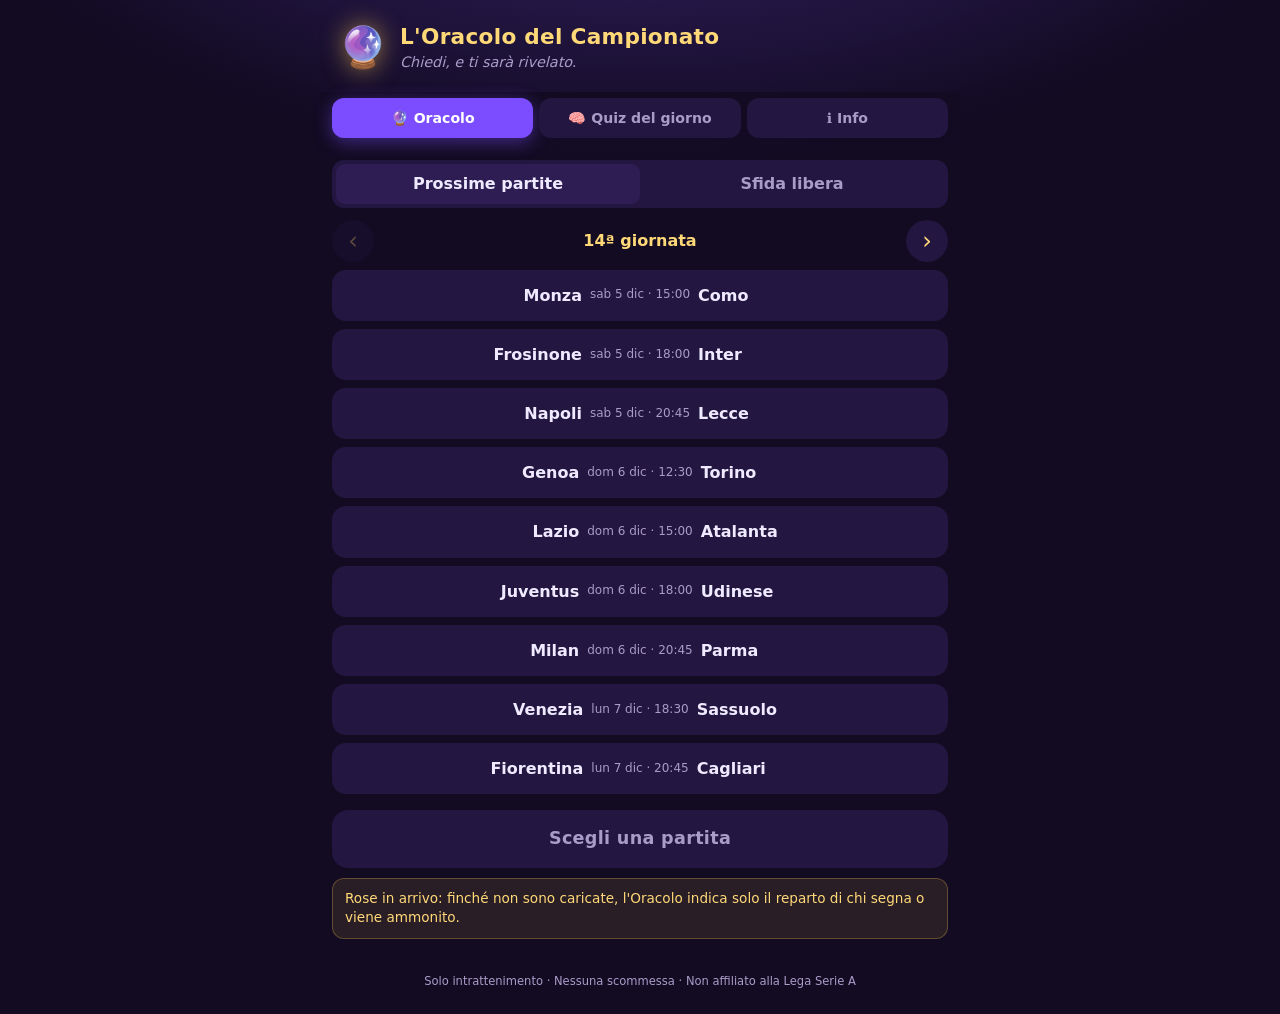
==== index.html @ 5887f4ff "Prima versione dell'Oracolo del Campionato Co-Authored-By: Claude Opus 5.5 <noreply@anthropic.com> C" ====
<!DOCTYPE html>
<html lang="it">
<head>
<meta charset="utf-8">
<meta name="viewport" content="width=device-width, initial-scale=1, viewport-fit=cover">
<title>L'Oracolo del Campionato</title>
<meta name="description" content="Clicca, e l'Oracolo ti rivela risultato, marcatori e ammonizioni della prossima giornata. Più il quiz del giorno per veri intenditori.">
<meta name="theme-color" content="#1a1030">
<meta property="og:title" content="L'Oracolo del Campionato">
<meta property="og:description" content="Risultati, marcatori e cartellini svelati dall'Oracolo. E tu, quante ne sai? Quiz del giorno.">
<meta property="og:image" content="icons/icon-512.png">
<link rel="manifest" href="manifest.webmanifest">
<link rel="icon" href="icons/icon-192.png">
<link rel="apple-touch-icon" href="icons/icon-192.png">
<link rel="stylesheet" href="style.css">
</head>
<body>
<header class="testata">
  <div class="logo">🔮</div>
  <div>
    <h1>L'Oracolo del Campionato</h1>
    <p class="sottotitolo">Chiedi, e ti sarà rivelato.</p>
  </div>
</header>

<nav class="schede" role="tablist">
  <button class="scheda attiva" data-vai="oracolo" role="tab">🔮 Oracolo</button>
  <button class="scheda" data-vai="quiz" role="tab">🧠 Quiz del giorno</button>
  <button class="scheda" data-vai="info" role="tab">ℹ️ Info</button>
</nav>

<main>
  <!-- ================= ORACOLO ================= -->
  <section id="vista-oracolo" class="vista attiva">
    <div class="interruttore">
      <button class="int attivo" data-modo="giornata">Prossime partite</button>
      <button class="int" data-modo="libera">Sfida libera</button>
    </div>

    <div id="pannello-giornata">
      <div class="riga-giornata">
        <button id="g-prec" class="freccia" aria-label="Giornata precedente">‹</button>
        <div id="g-titolo" class="g-titolo">Giornata</div>
        <button id="g-succ" class="freccia" aria-label="Giornata successiva">›</button>
      </div>
      <div id="lista-partite" class="lista-partite"></div>
    </div>

    <div id="pannello-libera" hidden>
      <div class="sfida">
        <label>Casa<select id="sel-casa"></select></label>
        <span class="vs">VS</span>
        <label>Trasferta<select id="sel-trasf"></select></label>
      </div>
    </div>

    <button id="interroga" class="bottone-grande" disabled>Scegli una partita</button>

    <div id="responso" class="responso" hidden></div>
    <div id="avviso-rose" class="avviso" hidden></div>
  </section>

  <!-- ================= QUIZ ================= -->
  <section id="vista-quiz" class="vista">
    <div id="quiz-home"></div>
    <div id="quiz-gioco" hidden></div>
  </section>

  <!-- ================= INFO ================= -->
  <section id="vista-info" class="vista">
    <div class="carta">
      <h2>Come funziona</h2>
      <p><b>L'Oracolo</b> non tira a caso. Per ogni partita conosce i gol attesi di entrambe le squadre, calcolati da un modello statistico su gol fatti, subiti e forma. A ogni clic pesca un risultato da quella distribuzione: la favorita vince più spesso, ma le sorprese possono uscire. Proprio come nel calcio vero.</p>
      <p>Marcatori e ammonizioni escono dalla rosa vera: gli attaccanti segnano più spesso, difensori e mediani prendono più gialli.</p>
      <p><b>Il Quiz del giorno</b> ha 5 domande uguali per tutti, dalla facile alla "da veri malati", con 15 secondi l'una. Si gioca una volta al giorno: confronta il punteggio con la tua lega condividendo il risultato.</p>
      <p><b>Modalità Leggenda</b>: 10 domande solo per esperti. Si sblocca dopo 3 quiz del giorno.</p>
      <h2>Installa l'app</h2>
      <p>Su Android apri il menu ⋮ di Chrome e tocca <i>Aggiungi a schermata Home</i>. Su iPhone tocca Condividi in Safari e poi <i>Aggiungi alla schermata Home</i>.</p>
      <h2>Avvertenze</h2>
      <p class="piccolo">Sito amatoriale e gratuito, non affiliato né collegato alla Lega Serie A, alla FIGC o ai club. Le previsioni sono generate per puro intrattenimento e non sono consigli di scommessa. I nomi di squadre e calciatori sono usati solo a scopo informativo.</p>
      <p class="piccolo">Dati: partite e gol attesi dal Simulatore Calcio Pro (football-data.org). Rose da Wikipedia (licenza CC BY-SA) o football-data.org. <span id="info-agg"></span></p>
    </div>
  </section>

  <div id="spazio-pubblicita" class="spazio-pubblicita" hidden></div>
</main>

<footer class="piede">Solo intrattenimento · Nessuna scommessa · Non affiliato alla Lega Serie A</footer>

<div id="toast" class="toast" hidden></div>

<script src="config.js"></script>
<script src="domande.js"></script>
<script src="app.js"></script>
</body>
</html>
---- style.css ----
:root{
  --fondo:#120b22; --fondo2:#1a1030; --carta:#231640; --carta2:#2d1d52;
  --viola:#7c4dff; --viola2:#a98bff; --oro:#f0be50; --oro2:#ffd978;
  --testo:#efeaff; --tenue:#a99cc9; --verde:#2fbf71; --rosso:#ef4d5a; --giallo:#ffd23f;
  --raggio:16px;
}
*{box-sizing:border-box}
html,body{margin:0}
body{
  font-family:system-ui,-apple-system,"Segoe UI",Roboto,sans-serif;
  background:radial-gradient(1200px 600px at 50% -200px,#3a2470 0%,var(--fondo) 60%) fixed,var(--fondo);
  color:var(--testo); min-height:100vh; line-height:1.45;
  padding-bottom:env(safe-area-inset-bottom);
}
button{font:inherit;cursor:pointer}
.testata{display:flex;gap:12px;align-items:center;padding:18px 18px 8px;max-width:640px;margin:0 auto}
.logo{font-size:40px;filter:drop-shadow(0 0 12px rgba(240,190,80,.6))}
h1{font-size:1.35rem;margin:0;color:var(--oro2);letter-spacing:.3px}
.sottotitolo{margin:0;color:var(--tenue);font-size:.9rem;font-style:italic}
.schede{display:flex;gap:6px;max-width:640px;margin:8px auto 0;padding:0 12px;position:sticky;top:0;z-index:5;
  background:linear-gradient(var(--fondo) 70%,transparent);padding-top:6px;padding-bottom:6px}
.scheda{flex:1;border:0;border-radius:12px;padding:10px 6px;background:var(--carta);color:var(--tenue);font-weight:600;font-size:.88rem}
.scheda.attiva{background:var(--viola);color:#fff;box-shadow:0 4px 18px rgba(124,77,255,.45)}
main{max-width:640px;margin:0 auto;padding:8px 12px 24px}
.vista{display:none}.vista.attiva{display:block;animation:entra .25s ease}
@keyframes entra{from{opacity:0;transform:translateY(6px)}to{opacity:1;transform:none}}
.carta{background:var(--carta);border-radius:var(--raggio);padding:16px;margin:12px 0;border:1px solid rgba(169,139,255,.15)}
.carta h2{margin:.2em 0 .4em;font-size:1.05rem;color:var(--oro2)}
.piccolo{font-size:.8rem;color:var(--tenue)}
.interruttore{display:flex;background:var(--carta);border-radius:12px;padding:4px;margin:8px 0 12px}
.int{flex:1;border:0;background:transparent;color:var(--tenue);padding:8px;border-radius:9px;font-weight:600}
.int.attivo{background:var(--carta2);color:var(--testo)}
.riga-giornata{display:flex;align-items:center;justify-content:space-between;margin-bottom:8px}
.freccia{width:42px;height:42px;border-radius:50%;border:0;background:var(--carta);color:var(--oro2);font-size:1.5rem;line-height:1}
.freccia:disabled{opacity:.3}
.g-titolo{font-weight:700;color:var(--oro2)}
.lista-partite{display:grid;gap:8px}
.partita{display:grid;grid-template-columns:1fr auto 1fr;align-items:center;gap:8px;background:var(--carta);border:2px solid transparent;
  border-radius:14px;padding:12px;color:var(--testo);text-align:center;width:100%}
.partita .sq{font-weight:700}
.partita .sq.c{text-align:right}.partita .sq.t{text-align:left}
.partita .quando{font-size:.75rem;color:var(--tenue);white-space:nowrap}
.partita.scelta{border-color:var(--oro);background:var(--carta2);box-shadow:0 0 0 4px rgba(240,190,80,.12)}
.sfida{display:grid;grid-template-columns:1fr auto 1fr;gap:10px;align-items:end;background:var(--carta);border-radius:14px;padding:14px}
.sfida label{display:flex;flex-direction:column;font-size:.8rem;color:var(--tenue);gap:4px}
.sfida select{font:inherit;padding:10px;border-radius:10px;background:var(--fondo2);color:var(--testo);border:1px solid var(--carta2)}
.vs{color:var(--oro);font-weight:800;padding-bottom:10px}
.bottone-grande{display:block;width:100%;margin:16px 0 8px;padding:16px;border:0;border-radius:16px;font-size:1.1rem;font-weight:800;
  color:#1a1030;background:linear-gradient(135deg,var(--oro2),var(--oro));box-shadow:0 6px 24px rgba(240,190,80,.35);letter-spacing:.3px}
.bottone-grande:disabled{background:var(--carta);color:var(--tenue);box-shadow:none}
.bottone-grande:not(:disabled):active{transform:scale(.98)}
.bottone{border:0;border-radius:12px;padding:12px 16px;font-weight:700;background:var(--carta2);color:var(--testo)}
.bottone.oro{background:var(--oro);color:#1a1030}
.bottone.verde{background:#25d366;color:#08311a}
.fila{display:flex;gap:8px;flex-wrap:wrap}.fila>*{flex:1}
.responso{background:linear-gradient(180deg,var(--carta2),var(--carta));border-radius:20px;padding:18px;margin-top:8px;border:1px solid rgba(240,190,80,.25)}
.sfera{width:120px;height:120px;margin:10px auto;border-radius:50%;
  background:radial-gradient(circle at 35% 30%,#e9dcff 0%,#a98bff 18%,#5b2fd6 55%,#24104f 100%);
  box-shadow:0 0 40px rgba(169,139,255,.6),inset 0 -12px 30px rgba(0,0,0,.4);animation:pulsa 1.1s ease-in-out infinite}
@keyframes pulsa{0%,100%{transform:scale(1);filter:hue-rotate(0)}50%{transform:scale(1.06);filter:hue-rotate(40deg)}}
.attesa{text-align:center;color:var(--tenue);font-style:italic}
.tabellone{display:grid;grid-template-columns:1fr auto 1fr;align-items:center;gap:10px;margin:6px 0 4px}
.tabellone .sq{font-weight:800;font-size:1.05rem}
.tabellone .sq.c{text-align:right}
.punteggio{font-size:2.6rem;font-weight:900;color:var(--oro2);text-shadow:0 0 18px rgba(240,190,80,.5);white-space:nowrap;animation:svela .5s ease}
@keyframes svela{from{opacity:0;transform:scale(.6)}to{opacity:1;transform:none}}
.frase{text-align:center;font-style:italic;color:var(--viola2);margin:4px 0 14px}
.eventi{display:grid;grid-template-columns:1fr 1fr;gap:10px}
.colonna h4{margin:0 0 6px;font-size:.78rem;color:var(--tenue);text-transform:uppercase;letter-spacing:.5px}
.ev{font-size:.88rem;padding:3px 0;border-bottom:1px dashed rgba(169,139,255,.15)}
.ev .min{color:var(--tenue);font-variant-numeric:tabular-nums;margin-right:4px}
.sezione-ev{margin-top:12px}
.nessuno{color:var(--tenue);font-size:.85rem;font-style:italic}
.avviso{background:rgba(240,190,80,.1);border:1px solid rgba(240,190,80,.3);color:var(--oro2);padding:10px 12px;border-radius:12px;font-size:.85rem;margin-top:10px}
/* QUIZ */
.statistiche{display:grid;grid-template-columns:repeat(3,1fr);gap:8px;margin:10px 0}
.stat{background:var(--fondo2);border-radius:12px;padding:10px;text-align:center}
.stat b{display:block;font-size:1.4rem;color:var(--oro2)}
.stat span{font-size:.72rem;color:var(--tenue)}
.lucchetto{opacity:.55}
.input{width:100%;padding:12px;border-radius:12px;border:1px solid var(--carta2);background:var(--fondo2);color:var(--testo);font:inherit}
.progresso{display:flex;gap:6px;justify-content:center;margin:4px 0 10px}
.puntino{width:28px;height:8px;border-radius:4px;background:var(--carta2)}
.puntino.ok{background:var(--verde)}.puntino.ko{background:var(--rosso)}.puntino.ora{background:var(--oro)}
.livello{font-size:.75rem;color:var(--oro);text-transform:uppercase;letter-spacing:1px;font-weight:700}
.domanda{font-size:1.15rem;font-weight:700;margin:6px 0 12px}
.timer{height:8px;background:var(--fondo2);border-radius:4px;overflow:hidden;margin-bottom:14px}
.timer>i{display:block;height:100%;width:100%;background:linear-gradient(90deg,var(--verde),var(--giallo),var(--rosso));transform-origin:left}
.secondi{float:right;font-weight:800;color:var(--oro2);font-variant-numeric:tabular-nums}
.opzioni{display:grid;gap:8px}
.opz{text-align:left;border:2px solid var(--carta2);background:var(--fondo2);color:var(--testo);padding:14px;border-radius:14px;font-weight:600}
.opz.giusta{border-color:var(--verde);background:rgba(47,191,113,.18)}
.opz.sbagliata{border-color:var(--rosso);background:rgba(239,77,90,.18)}
.opz:disabled{cursor:default}
.spiega{margin:12px 0;padding:10px 12px;background:var(--fondo2);border-radius:12px;font-size:.9rem}
.griglia{font-size:1.8rem;letter-spacing:4px;text-align:center;margin:8px 0}
.grande{font-size:2.4rem;font-weight:900;color:var(--oro2);text-align:center}
.centro{text-align:center}
.spazio-pubblicita{margin:16px 0;min-height:60px;text-align:center}
.piede{text-align:center;color:var(--tenue);font-size:.72rem;padding:10px 12px 24px}
.toast{position:fixed;left:50%;bottom:24px;transform:translateX(-50%);background:var(--oro);color:#1a1030;padding:10px 16px;border-radius:12px;font-weight:700;z-index:20;box-shadow:0 6px 24px rgba(0,0,0,.4)}
@media (max-width:380px){.punteggio{font-size:2.1rem}.eventi{grid-template-columns:1fr}}
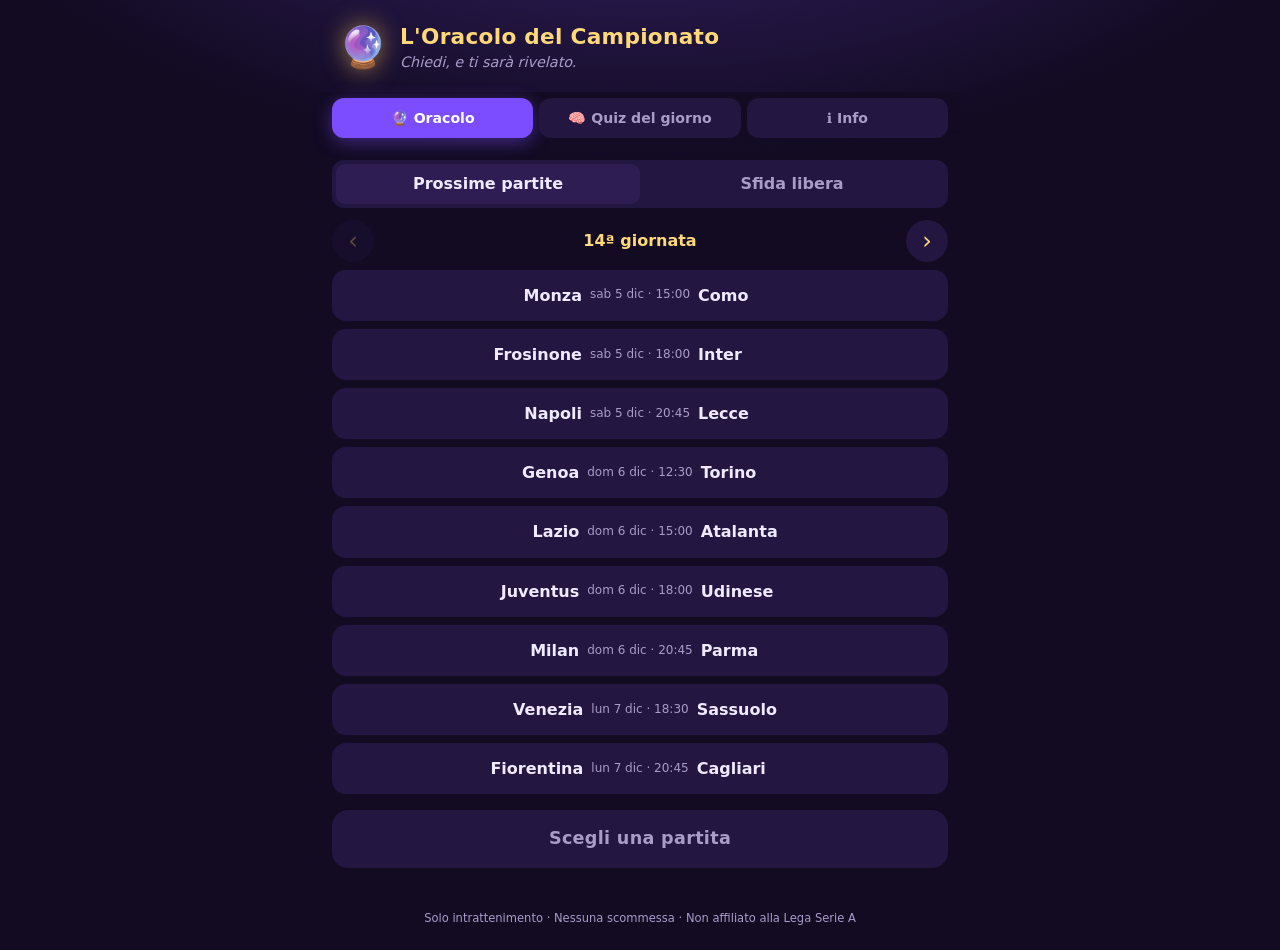
==== commit 11eabb12: "Rose 2026/27 dal listone per tutte le 20 squadre, marcatori pesati per valore Co-Authored-By: Claude" ====
--- a/index.html
+++ b/index.html
@@ -78,7 +78,7 @@
       <p>Su Android apri il menu ⋮ di Chrome e tocca <i>Aggiungi a schermata Home</i>. Su iPhone tocca Condividi in Safari e poi <i>Aggiungi alla schermata Home</i>.</p>
       <h2>Avvertenze</h2>
       <p class="piccolo">Sito amatoriale e gratuito, non affiliato né collegato alla Lega Serie A, alla FIGC o ai club. Le previsioni sono generate per puro intrattenimento e non sono consigli di scommessa. I nomi di squadre e calciatori sono usati solo a scopo informativo.</p>
-      <p class="piccolo">Dati: partite e gol attesi dal Simulatore Calcio Pro (football-data.org). Rose da Wikipedia (licenza CC BY-SA) o football-data.org. <span id="info-agg"></span></p>
+      <p class="piccolo">Dati: partite e gol attesi dal Simulatore Calcio Pro (football-data.org). Rose aggiornate periodicamente dal gestore del sito. <span id="info-agg"></span></p>
     </div>
   </section>
 
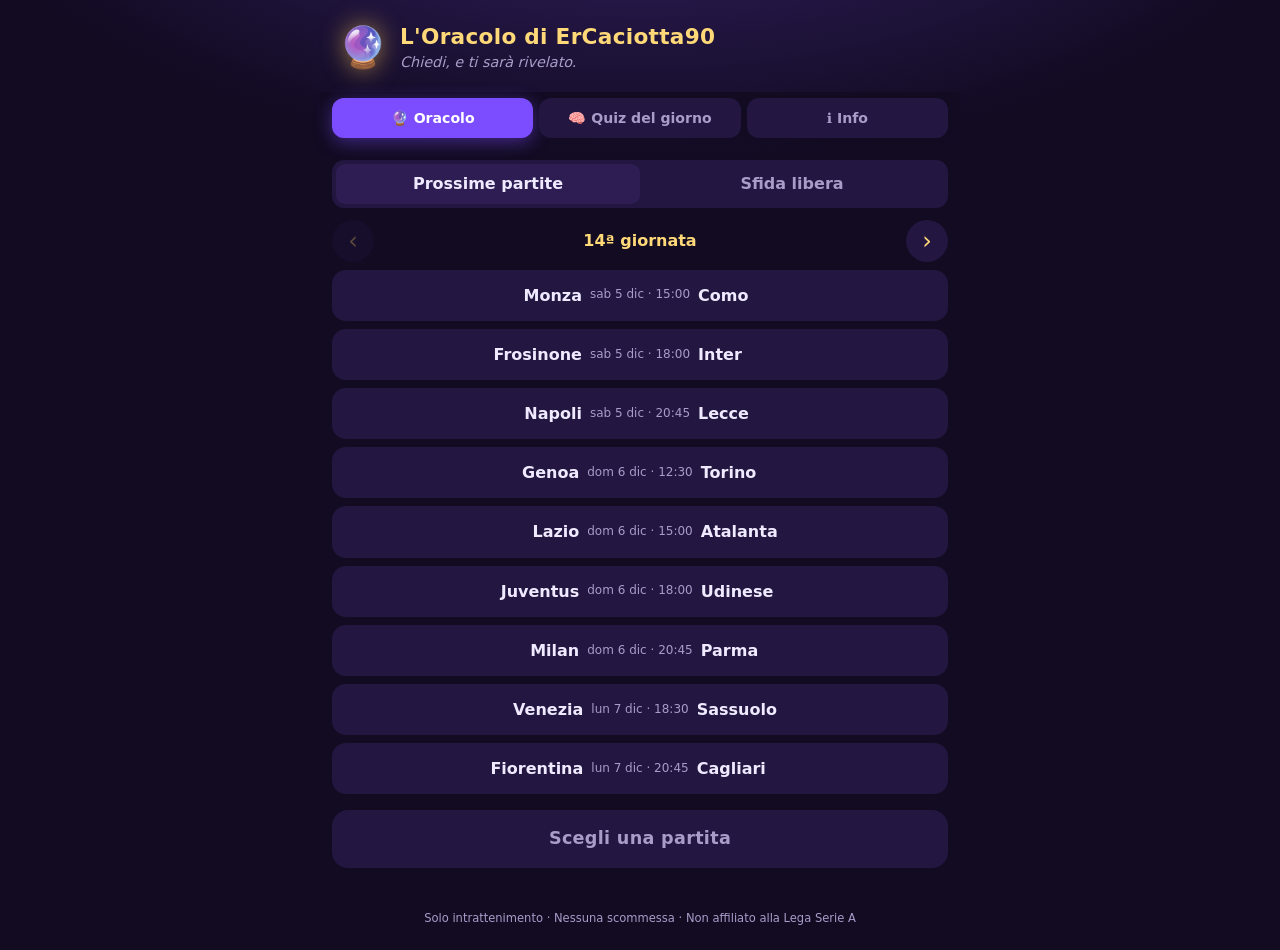
==== commit df0ee124: "Nuovo nome: L'Oracolo di ErCaciotta90 Co-Authored-By: Claude Opus 5.5 <noreply@anthropic.com> Claude" ====
--- a/index.html
+++ b/index.html
@@ -3,10 +3,10 @@
 <head>
 <meta charset="utf-8">
 <meta name="viewport" content="width=device-width, initial-scale=1, viewport-fit=cover">
-<title>L'Oracolo del Campionato</title>
+<title>L'Oracolo di ErCaciotta90</title>
 <meta name="description" content="Clicca, e l'Oracolo ti rivela risultato, marcatori e ammonizioni della prossima giornata. Più il quiz del giorno per veri intenditori.">
 <meta name="theme-color" content="#1a1030">
-<meta property="og:title" content="L'Oracolo del Campionato">
+<meta property="og:title" content="L'Oracolo di ErCaciotta90">
 <meta property="og:description" content="Risultati, marcatori e cartellini svelati dall'Oracolo. E tu, quante ne sai? Quiz del giorno.">
 <meta property="og:image" content="icons/icon-512.png">
 <link rel="manifest" href="manifest.webmanifest">
@@ -18,7 +18,7 @@
 <header class="testata">
   <div class="logo">🔮</div>
   <div>
-    <h1>L'Oracolo del Campionato</h1>
+    <h1>L'Oracolo di ErCaciotta90</h1>
     <p class="sottotitolo">Chiedi, e ti sarà rivelato.</p>
   </div>
 </header>
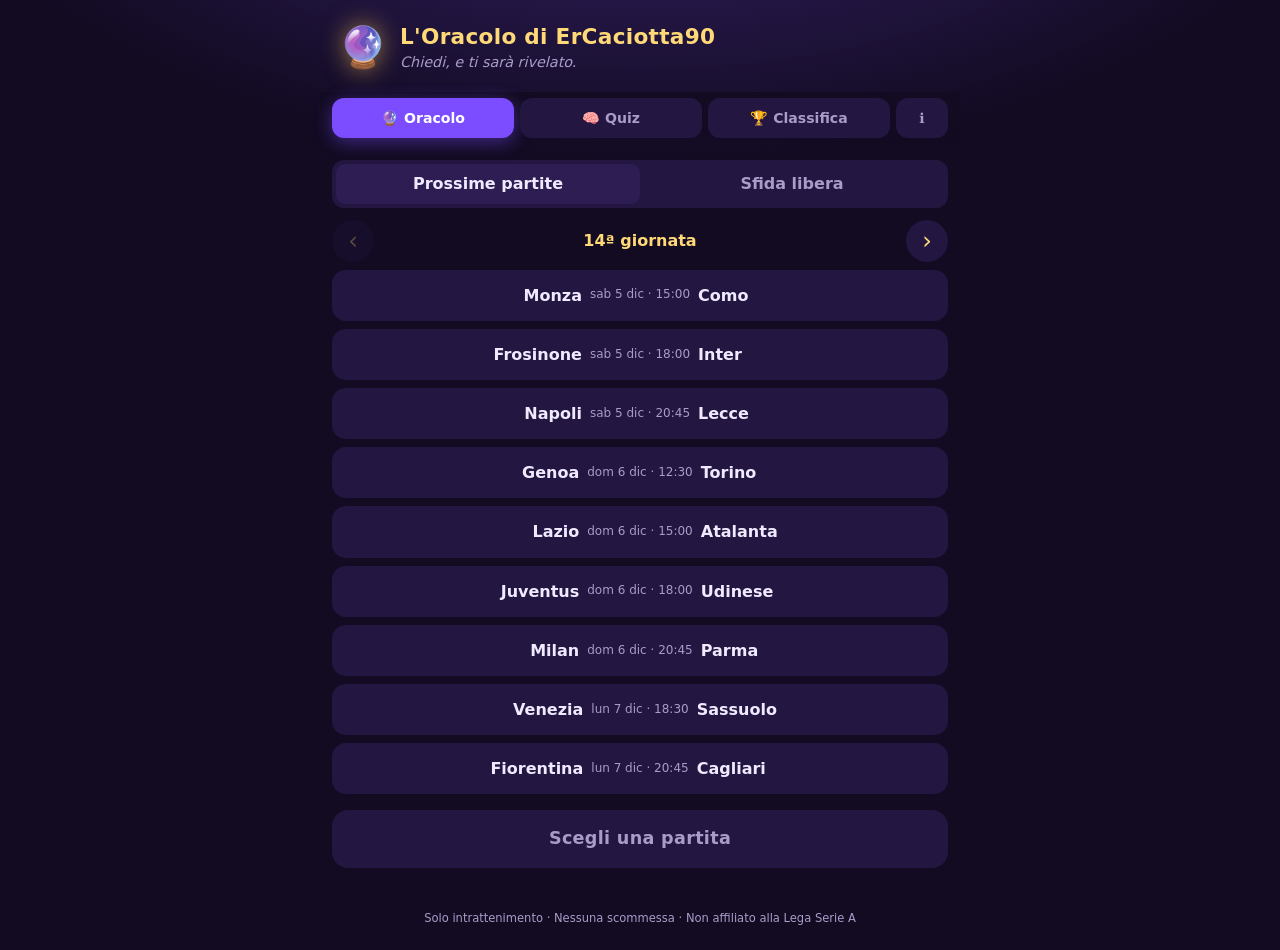
==== commit ec9bf41a: "Classifica mensile del quiz (Supabase): invio a fine quiz, filtro per lega, mesi Co-Authored-By: Cla" ====
--- a/index.html
+++ b/index.html
@@ -25,8 +25,9 @@
 
 <nav class="schede" role="tablist">
   <button class="scheda attiva" data-vai="oracolo" role="tab">🔮 Oracolo</button>
-  <button class="scheda" data-vai="quiz" role="tab">🧠 Quiz del giorno</button>
-  <button class="scheda" data-vai="info" role="tab">ℹ️ Info</button>
+  <button class="scheda" data-vai="quiz" role="tab">🧠 Quiz</button>
+  <button class="scheda" data-vai="classifica" role="tab">🏆 Classifica</button>
+  <button class="scheda corta" data-vai="info" role="tab" aria-label="Info">ℹ️</button>
 </nav>
 
 <main>
@@ -66,6 +67,23 @@
     <div id="quiz-gioco" hidden></div>
   </section>
 
+  <!-- ================= CLASSIFICA ================= -->
+  <section id="vista-classifica" class="vista">
+    <div class="carta">
+      <div class="riga-giornata">
+        <button id="m-prec" class="freccia" aria-label="Mese precedente">‹</button>
+        <div id="m-titolo" class="g-titolo">Classifica</div>
+        <button id="m-succ" class="freccia" aria-label="Mese successivo">›</button>
+      </div>
+      <div class="interruttore" id="cl-filtro">
+        <button class="int attivo" data-filtro="tutti">Tutti</button>
+        <button class="int" data-filtro="lega" id="cl-lega-btn">La mia lega</button>
+      </div>
+      <div id="cl-corpo"></div>
+      <p class="piccolo">Contano i punti di tutti i quiz del giorno del mese. A parità: più risposte giuste, poi meno secondi. Per entrare in classifica scegli un nome prima di giocare.</p>
+    </div>
+  </section>
+
   <!-- ================= INFO ================= -->
   <section id="vista-info" class="vista">
     <div class="carta">
@@ -73,6 +91,7 @@
       <p><b>L'Oracolo</b> non tira a caso. Per ogni partita conosce i gol attesi di entrambe le squadre, calcolati da un modello statistico su gol fatti, subiti e forma. A ogni clic pesca un risultato da quella distribuzione: la favorita vince più spesso, ma le sorprese possono uscire. Proprio come nel calcio vero.</p>
       <p>Marcatori e ammonizioni escono dalla rosa vera: gli attaccanti segnano più spesso, difensori e mediani prendono più gialli.</p>
       <p><b>Il Quiz del giorno</b> ha 5 domande uguali per tutti, dalla facile alla "da veri malati", con 15 secondi l'una. Si gioca una volta al giorno: confronta il punteggio con la tua lega condividendo il risultato.</p>
+      <p><b>La Classifica</b> somma i punti dei quiz del giorno di ogni mese. Puoi vedere quella di tutti o solo quella della tua lega: basta inserire lo stesso codice lega (es. SERIEFORCO). Il nome scelto è pubblico: non usare nome e cognome veri.</p>
       <p><b>Modalità Leggenda</b>: 10 domande solo per esperti. Si sblocca dopo 3 quiz del giorno.</p>
       <h2>Installa l'app</h2>
       <p>Su Android apri il menu ⋮ di Chrome e tocca <i>Aggiungi a schermata Home</i>. Su iPhone tocca Condividi in Safari e poi <i>Aggiungi alla schermata Home</i>.</p>
--- a/style.css
+++ b/style.css
@@ -100,3 +100,17 @@
 .piede{text-align:center;color:var(--tenue);font-size:.72rem;padding:10px 12px 24px}
 .toast{position:fixed;left:50%;bottom:24px;transform:translateX(-50%);background:var(--oro);color:#1a1030;padding:10px 16px;border-radius:12px;font-weight:700;z-index:20;box-shadow:0 6px 24px rgba(0,0,0,.4)}
 @media (max-width:380px){.punteggio{font-size:2.1rem}.eventi{grid-template-columns:1fr}}
+.titolo-ev{font-size:.8rem;font-weight:800;color:var(--oro);margin:4px 0 6px;letter-spacing:.4px}
+.tag{font-size:.7rem;background:var(--fondo2);color:var(--tenue);padding:1px 6px;border-radius:6px;margin-left:2px;white-space:nowrap}
+.tag.rosso{background:rgba(239,77,90,.2);color:#ff9aa2}
+.croce{color:#ff3b4a;font-weight:900;font-size:1rem}
+.scheda.corta{flex:0 0 52px}
+.tabella{width:100%;border-collapse:collapse;font-size:.9rem;margin:6px 0 10px}
+.tabella th{font-size:.7rem;color:var(--tenue);text-transform:uppercase;text-align:left;padding:6px 4px;font-weight:600}
+.tabella td{padding:9px 4px;border-top:1px solid rgba(169,139,255,.12)}
+.tabella td.n,.tabella th.n{text-align:right;font-variant-numeric:tabular-nums}
+.tabella tr.io td{background:rgba(240,190,80,.12);font-weight:800}
+.tabella .lega{font-size:.7rem;color:var(--tenue);display:block;font-weight:400}
+.medaglia{font-size:1.1rem}
+.esito-cl{margin:10px 0 0;font-size:.85rem}
+.due-campi{display:grid;grid-template-columns:1fr 1fr;gap:8px;margin-bottom:4px}
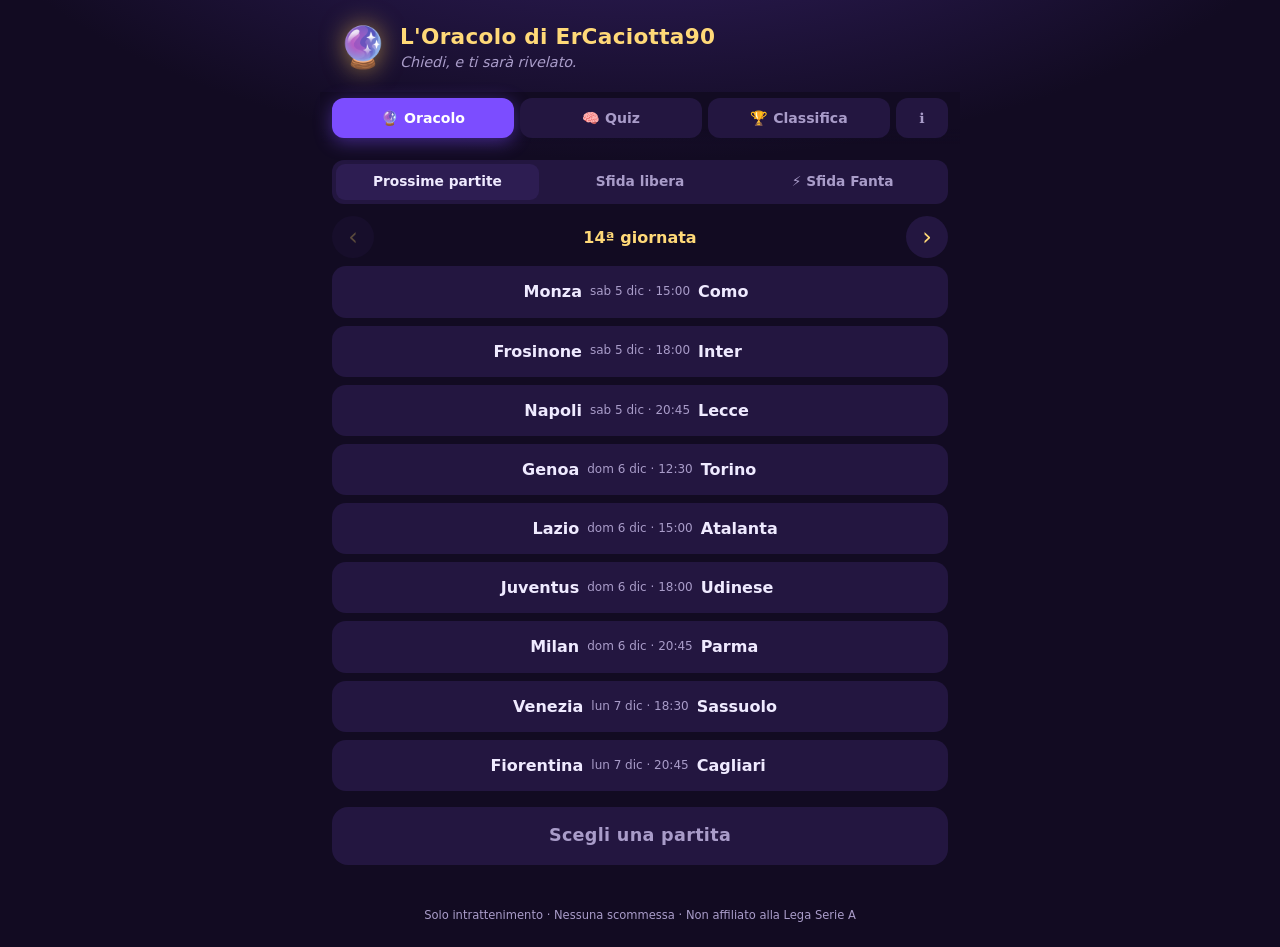
==== commit c58c80c8: "Sfida Fanta: import Excel rose di Leghe Fantacalcio, giornata simulata, voti e fantagol Co-Authored-" ====
--- a/index.html
+++ b/index.html
@@ -36,6 +36,7 @@
     <div class="interruttore">
       <button class="int attivo" data-modo="giornata">Prossime partite</button>
       <button class="int" data-modo="libera">Sfida libera</button>
+      <button class="int" data-modo="fanta">⚡ Sfida Fanta</button>
     </div>
 
     <div id="pannello-giornata">
@@ -54,6 +55,8 @@
         <label>Trasferta<select id="sel-trasf"></select></label>
       </div>
     </div>
+
+    <div id="pannello-fanta" hidden></div>
 
     <button id="interroga" class="bottone-grande" disabled>Scegli una partita</button>
 
--- a/style.css
+++ b/style.css
@@ -114,3 +114,24 @@
 .medaglia{font-size:1.1rem}
 .esito-cl{margin:10px 0 0;font-size:.85rem}
 .due-campi{display:grid;grid-template-columns:1fr 1fr;gap:8px;margin-bottom:4px}
+.assist{color:var(--tenue);font-size:.82rem;white-space:nowrap}
+.int{font-size:.86rem}
+.fanta-box{background:var(--carta);border-radius:14px;padding:14px}
+.fanta-box ol{margin:6px 0 10px;padding-left:20px;font-size:.88rem}
+.fanta-box ol li{margin:3px 0}
+.file-btn{display:block;text-align:center;cursor:pointer}
+.file-btn input{display:none}
+.regole{display:grid;grid-template-columns:1fr 1fr;gap:8px;margin-top:10px}
+.regole label{font-size:.75rem;color:var(--tenue);display:flex;flex-direction:column;gap:3px}
+.regole input[type=number]{padding:8px;border-radius:10px;background:var(--fondo2);color:var(--testo);border:1px solid var(--carta2);font:inherit}
+.regole .spunta{flex-direction:row;align-items:center;gap:6px;grid-column:1/-1}
+.link{background:none;border:0;color:var(--viola2);text-decoration:underline;padding:0;font-size:.8rem}
+.fanta-tot{display:grid;grid-template-columns:1fr auto 1fr;gap:8px;text-align:center;color:var(--tenue);font-size:.85rem;margin-bottom:6px}
+.fanta-tot b{color:var(--testo);font-size:1.05rem}
+.formazione{font-size:.8rem}
+.gioc{display:grid;grid-template-columns:16px 1fr auto;gap:4px;align-items:baseline;padding:4px 0;border-bottom:1px dashed rgba(169,139,255,.12)}
+.gioc .r{color:var(--tenue);font-size:.7rem;font-weight:700}
+.gioc .fv{font-weight:800;font-variant-numeric:tabular-nums}
+.gioc .det{grid-column:2/-1;color:var(--tenue);font-size:.72rem}
+.gioc.sv{opacity:.45}
+.gioc.entra .r{color:var(--verde)}
